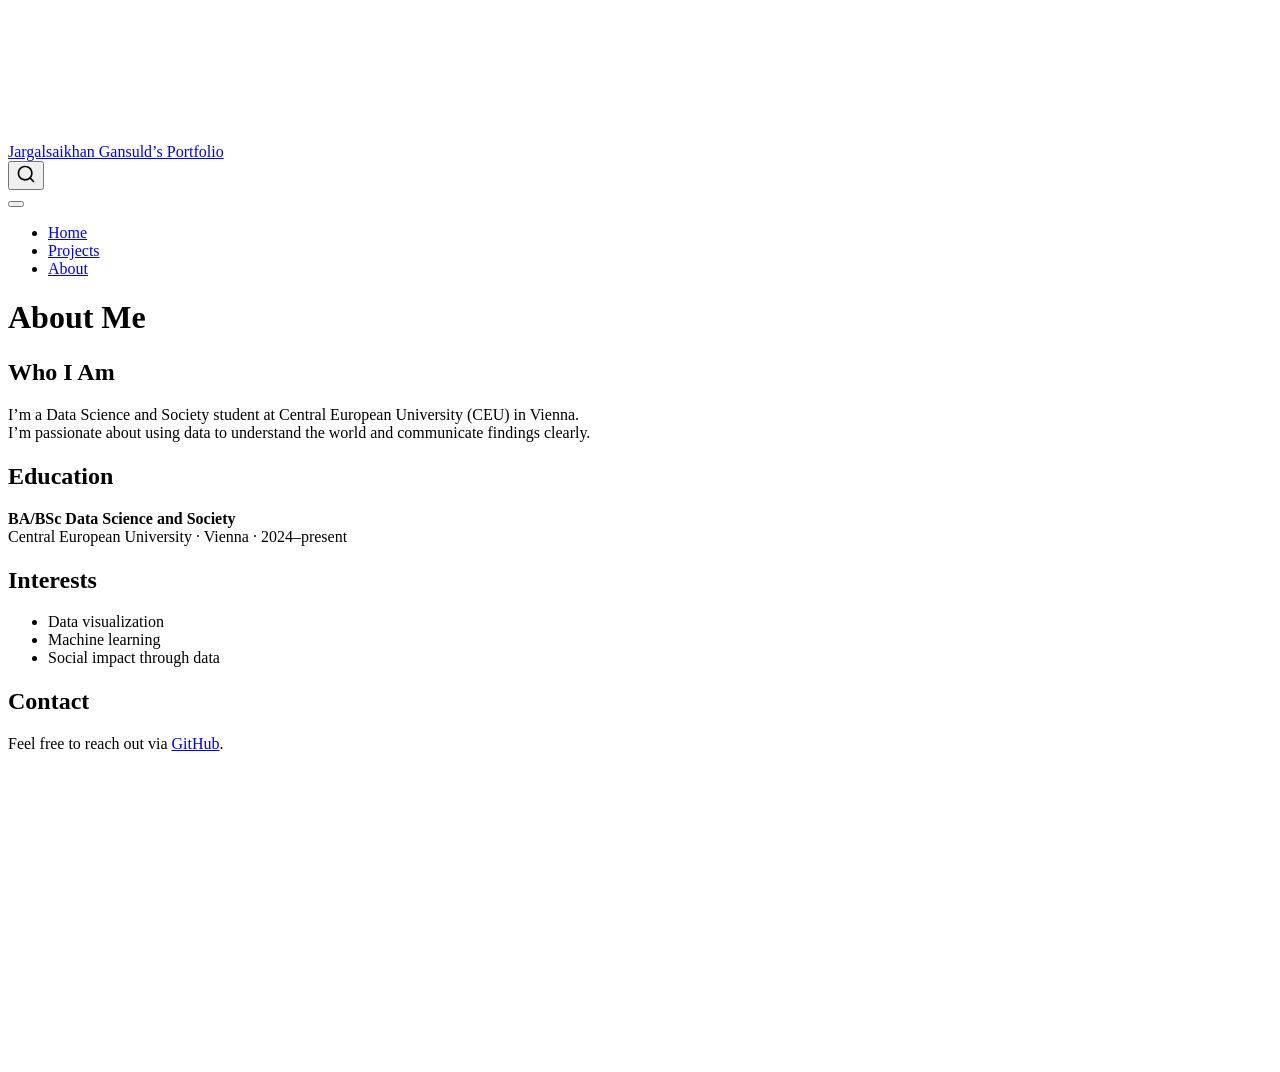
==== docs/about.html @ 26d61c10 "add quarto site with docs" ====
<!DOCTYPE html>
<html xmlns="http://www.w3.org/1999/xhtml" lang="en" xml:lang="en"><head>

<meta charset="utf-8">
<meta name="generator" content="quarto-1.9.36">

<meta name="viewport" content="width=device-width, initial-scale=1.0, user-scalable=yes">


<title>About Me – Jargalsaikhan Gansuld’s Portfolio</title>
<style>
/* Default styles provided by pandoc.
** See https://pandoc.org/MANUAL.html#variables-for-html for config info.
*/
code{white-space: pre-wrap;}
span.smallcaps{font-variant: small-caps;}
div.columns{display: flex; gap: min(4vw, 1.5em);}
div.column{flex: auto; overflow-x: auto;}
div.hanging-indent{margin-left: 1.5em; text-indent: -1.5em;}
ul.task-list{list-style: none;}
ul.task-list li input[type="checkbox"] {
  width: 0.8em;
  margin: 0 0.8em 0.2em -1em; /* quarto-specific, see https://github.com/quarto-dev/quarto-cli/issues/4556 */ 
  vertical-align: middle;
}
</style>


<script src="site_libs/quarto-nav/quarto-nav.js"></script>
<script src="site_libs/quarto-nav/headroom.min.js"></script>
<script src="site_libs/clipboard/clipboard.min.js"></script>
<script src="site_libs/quarto-search/autocomplete.umd.js"></script>
<script src="site_libs/quarto-search/fuse.min.js"></script>
<script src="site_libs/quarto-search/quarto-search.js"></script>
<meta name="quarto:offset" content="./">
<script src="site_libs/quarto-html/quarto.js" type="module"></script>
<script src="site_libs/quarto-html/tabsets/tabsets.js" type="module"></script>
<script src="site_libs/quarto-html/popper.min.js"></script>
<script src="site_libs/quarto-html/tippy.umd.min.js"></script>
<script src="site_libs/quarto-html/anchor.min.js"></script>
<link href="site_libs/quarto-html/tippy.css" rel="stylesheet">
<link href="site_libs/quarto-html/quarto-syntax-highlighting-845c23b38eaddc0f92fda52bfe77a8c8.css" rel="stylesheet" id="quarto-text-highlighting-styles">
<script src="site_libs/bootstrap/bootstrap.min.js"></script>
<link href="site_libs/bootstrap/bootstrap-icons.css" rel="stylesheet">
<link href="site_libs/bootstrap/bootstrap-158031087360bce0ff56dc785ce39e06.min.css" rel="stylesheet" append-hash="true" id="quarto-bootstrap" data-mode="light">
<script id="quarto-search-options" type="application/json">{
  "location": "navbar",
  "copy-button": false,
  "collapse-after": 3,
  "panel-placement": "end",
  "type": "overlay",
  "limit": 50,
  "keyboard-shortcut": [
    "f",
    "/",
    "s"
  ],
  "show-item-context": false,
  "language": {
    "search-no-results-text": "No results",
    "search-matching-documents-text": "matching documents",
    "search-copy-link-title": "Copy link to search",
    "search-hide-matches-text": "Hide additional matches",
    "search-more-match-text": "more match in this document",
    "search-more-matches-text": "more matches in this document",
    "search-clear-button-title": "Clear",
    "search-text-placeholder": "",
    "search-detached-cancel-button-title": "Cancel",
    "search-submit-button-title": "Submit",
    "search-label": "Search"
  }
}</script>


<link rel="stylesheet" href="styles.css">
</head>

<body class="nav-fixed fullcontent quarto-light">

<div id="quarto-search-results"></div>
  <header id="quarto-header" class="headroom fixed-top">
    <nav class="navbar navbar-expand-lg " data-bs-theme="dark">
      <div class="navbar-container container-fluid">
      <div class="navbar-brand-container mx-auto">
    <a class="navbar-brand" href="./index.html">
    <span class="navbar-title">Jargalsaikhan Gansuld’s Portfolio</span>
    </a>
  </div>
            <div id="quarto-search" class="" title="Search"></div>
          <button class="navbar-toggler" type="button" data-bs-toggle="collapse" data-bs-target="#navbarCollapse" aria-controls="navbarCollapse" role="menu" aria-expanded="false" aria-label="Toggle navigation" onclick="if (window.quartoToggleHeadroom) { window.quartoToggleHeadroom(); }">
  <span class="navbar-toggler-icon"></span>
</button>
          <div class="collapse navbar-collapse" id="navbarCollapse">
            <ul class="navbar-nav navbar-nav-scroll me-auto">
  <li class="nav-item">
    <a class="nav-link" href="./index.html"> 
<span class="menu-text">Home</span></a>
  </li>  
  <li class="nav-item">
    <a class="nav-link" href="./projects.html"> 
<span class="menu-text">Projects</span></a>
  </li>  
  <li class="nav-item">
    <a class="nav-link active" href="./about.html" aria-current="page"> 
<span class="menu-text">About</span></a>
  </li>  
</ul>
          </div> <!-- /navcollapse -->
            <div class="quarto-navbar-tools">
</div>
      </div> <!-- /container-fluid -->
    </nav>
</header>
<!-- content -->
<div id="quarto-content" class="quarto-container page-columns page-rows-contents page-layout-article page-navbar">
<!-- sidebar -->
<!-- margin-sidebar -->
    
<!-- main -->
<main class="content" id="quarto-document-content">

<header id="title-block-header" class="quarto-title-block default">
<div class="quarto-title">
<h1 class="title">About Me</h1>
</div>



<div class="quarto-title-meta">

    
  
    
  </div>
  


</header>


<section id="who-i-am" class="level2">
<h2 class="anchored" data-anchor-id="who-i-am">Who I Am</h2>
<p>I’m a Data Science and Society student at Central European University (CEU) in Vienna.<br>
I’m passionate about using data to understand the world and communicate findings clearly.</p>
</section>
<section id="education" class="level2">
<h2 class="anchored" data-anchor-id="education">Education</h2>
<p><strong>BA/BSc Data Science and Society</strong><br>
Central European University · Vienna · 2024–present</p>
</section>
<section id="interests" class="level2">
<h2 class="anchored" data-anchor-id="interests">Interests</h2>
<ul>
<li>Data visualization</li>
<li>Machine learning</li>
<li>Social impact through data</li>
</ul>
</section>
<section id="contact" class="level2">
<h2 class="anchored" data-anchor-id="contact">Contact</h2>
<p>Feel free to reach out via <a href="https://github.com/jargalsaikhan0528">GitHub</a>.</p>


</section>

</main> <!-- /main -->
<script id="quarto-html-after-body" type="application/javascript">
  window.document.addEventListener("DOMContentLoaded", function (event) {
    const icon = "";
    const anchorJS = new window.AnchorJS();
    anchorJS.options = {
      placement: 'right',
      icon: icon
    };
    anchorJS.add('.anchored');
    const isCodeAnnotation = (el) => {
      for (const clz of el.classList) {
        if (clz.startsWith('code-annotation-')) {                     
          return true;
        }
      }
      return false;
    }
    const onCopySuccess = function(e) {
      // button target
      const button = e.trigger;
      // don't keep focus
      button.blur();
      // flash "checked"
      button.classList.add('code-copy-button-checked');
      var currentTitle = button.getAttribute("title");
      button.setAttribute("title", "Copied!");
      let tooltip;
      if (window.bootstrap) {
        button.setAttribute("data-bs-toggle", "tooltip");
        button.setAttribute("data-bs-placement", "left");
        button.setAttribute("data-bs-title", "Copied!");
        tooltip = new bootstrap.Tooltip(button, 
          { trigger: "manual", 
            customClass: "code-copy-button-tooltip",
            offset: [0, -8]});
        tooltip.show();    
      }
      setTimeout(function() {
        if (tooltip) {
          tooltip.hide();
          button.removeAttribute("data-bs-title");
          button.removeAttribute("data-bs-toggle");
          button.removeAttribute("data-bs-placement");
        }
        button.setAttribute("title", currentTitle);
        button.classList.remove('code-copy-button-checked');
      }, 1000);
      // clear code selection
      e.clearSelection();
    }
    const getTextToCopy = function(trigger) {
      const outerScaffold = trigger.parentElement.cloneNode(true);
      const codeEl = outerScaffold.querySelector('code');
      for (const childEl of codeEl.children) {
        if (isCodeAnnotation(childEl)) {
          childEl.remove();
        }
      }
      return codeEl.innerText;
    }
    const clipboard = new window.ClipboardJS('.code-copy-button:not([data-in-quarto-modal])', {
      text: getTextToCopy
    });
    clipboard.on('success', onCopySuccess);
    if (window.document.getElementById('quarto-embedded-source-code-modal')) {
      const clipboardModal = new window.ClipboardJS('.code-copy-button[data-in-quarto-modal]', {
        text: getTextToCopy,
        container: window.document.getElementById('quarto-embedded-source-code-modal')
      });
      clipboardModal.on('success', onCopySuccess);
    }
      var localhostRegex = new RegExp(/^(?:http|https):\/\/localhost\:?[0-9]*\//);
      var mailtoRegex = new RegExp(/^mailto:/);
        var filterRegex = new RegExp('/' + window.location.host + '/');
      var isInternal = (href) => {
          return filterRegex.test(href) || localhostRegex.test(href) || mailtoRegex.test(href);
      }
      // Inspect non-navigation links and adorn them if external
     var links = window.document.querySelectorAll('a[href]:not(.nav-link):not(.navbar-brand):not(.toc-action):not(.sidebar-link):not(.sidebar-item-toggle):not(.pagination-link):not(.no-external):not([aria-hidden]):not(.dropdown-item):not(.quarto-navigation-tool):not(.about-link)');
      for (var i=0; i<links.length; i++) {
        const link = links[i];
        if (!isInternal(link.href)) {
          // undo the damage that might have been done by quarto-nav.js in the case of
          // links that we want to consider external
          if (link.dataset.originalHref !== undefined) {
            link.href = link.dataset.originalHref;
          }
        }
      }
    function tippyHover(el, contentFn, onTriggerFn, onUntriggerFn) {
      const config = {
        allowHTML: true,
        maxWidth: 500,
        delay: 100,
        arrow: false,
        appendTo: function(el) {
            return el.parentElement;
        },
        interactive: true,
        interactiveBorder: 10,
        theme: 'quarto',
        placement: 'bottom-start',
      };
      if (contentFn) {
        config.content = contentFn;
      }
      if (onTriggerFn) {
        config.onTrigger = onTriggerFn;
      }
      if (onUntriggerFn) {
        config.onUntrigger = onUntriggerFn;
      }
      window.tippy(el, config); 
    }
    const noterefs = window.document.querySelectorAll('a[role="doc-noteref"]');
    for (var i=0; i<noterefs.length; i++) {
      const ref = noterefs[i];
      tippyHover(ref, function() {
        // use id or data attribute instead here
        let href = ref.getAttribute('data-footnote-href') || ref.getAttribute('href');
        try { href = new URL(href).hash; } catch {}
        const id = href.replace(/^#\/?/, "");
        const note = window.document.getElementById(id);
        if (note) {
          return note.innerHTML;
        } else {
          return "";
        }
      });
    }
    const xrefs = window.document.querySelectorAll('a.quarto-xref');
    const processXRef = (id, note) => {
      // Strip column container classes
      const stripColumnClz = (el) => {
        el.classList.remove("page-full", "page-columns");
        if (el.children) {
          for (const child of el.children) {
            stripColumnClz(child);
          }
        }
      }
      stripColumnClz(note)
      if (id === null || id.startsWith('sec-')) {
        // Special case sections, only their first couple elements
        const container = document.createElement("div");
        if (note.children && note.children.length > 2) {
          container.appendChild(note.children[0].cloneNode(true));
          for (let i = 1; i < note.children.length; i++) {
            const child = note.children[i];
            if (child.tagName === "P" && child.innerText === "") {
              continue;
            } else {
              container.appendChild(child.cloneNode(true));
              break;
            }
          }
          if (window.Quarto?.typesetMath) {
            window.Quarto.typesetMath(container);
          }
          return container.innerHTML
        } else {
          if (window.Quarto?.typesetMath) {
            window.Quarto.typesetMath(note);
          }
          return note.innerHTML;
        }
      } else {
        // Remove any anchor links if they are present
        const anchorLink = note.querySelector('a.anchorjs-link');
        if (anchorLink) {
          anchorLink.remove();
        }
        if (window.Quarto?.typesetMath) {
          window.Quarto.typesetMath(note);
        }
        if (note.classList.contains("callout")) {
          return note.outerHTML;
        } else {
          return note.innerHTML;
        }
      }
    }
    for (var i=0; i<xrefs.length; i++) {
      const xref = xrefs[i];
      tippyHover(xref, undefined, function(instance) {
        instance.disable();
        let url = xref.getAttribute('href');
        let hash = undefined; 
        if (url.startsWith('#')) {
          hash = url;
        } else {
          try { hash = new URL(url).hash; } catch {}
        }
        if (hash) {
          const id = hash.replace(/^#\/?/, "");
          const note = window.document.getElementById(id);
          if (note !== null) {
            try {
              const html = processXRef(id, note.cloneNode(true));
              instance.setContent(html);
            } finally {
              instance.enable();
              instance.show();
            }
          } else {
            // See if we can fetch this
            fetch(url.split('#')[0])
            .then(res => res.text())
            .then(html => {
              const parser = new DOMParser();
              const htmlDoc = parser.parseFromString(html, "text/html");
              const note = htmlDoc.getElementById(id);
              if (note !== null) {
                const html = processXRef(id, note);
                instance.setContent(html);
              } 
            }).finally(() => {
              instance.enable();
              instance.show();
            });
          }
        } else {
          // See if we can fetch a full url (with no hash to target)
          // This is a special case and we should probably do some content thinning / targeting
          fetch(url)
          .then(res => res.text())
          .then(html => {
            const parser = new DOMParser();
            const htmlDoc = parser.parseFromString(html, "text/html");
            const note = htmlDoc.querySelector('main.content');
            if (note !== null) {
              // This should only happen for chapter cross references
              // (since there is no id in the URL)
              // remove the first header
              if (note.children.length > 0 && note.children[0].tagName === "HEADER") {
                note.children[0].remove();
              }
              const html = processXRef(null, note);
              instance.setContent(html);
            } 
          }).finally(() => {
            instance.enable();
            instance.show();
          });
        }
      }, function(instance) {
      });
    }
        let selectedAnnoteEl;
        const selectorForAnnotation = ( cell, annotation) => {
          let cellAttr = 'data-code-cell="' + cell + '"';
          let lineAttr = 'data-code-annotation="' +  annotation + '"';
          const selector = 'span[' + cellAttr + '][' + lineAttr + ']';
          return selector;
        }
        const selectCodeLines = (annoteEl) => {
          const doc = window.document;
          const targetCell = annoteEl.getAttribute("data-target-cell");
          const targetAnnotation = annoteEl.getAttribute("data-target-annotation");
          const annoteSpan = window.document.querySelector(selectorForAnnotation(targetCell, targetAnnotation));
          const lines = annoteSpan.getAttribute("data-code-lines").split(",");
          const lineIds = lines.map((line) => {
            return targetCell + "-" + line;
          })
          let top = null;
          let height = null;
          let parent = null;
          if (lineIds.length > 0) {
              //compute the position of the single el (top and bottom and make a div)
              const el = window.document.getElementById(lineIds[0]);
              top = el.offsetTop;
              height = el.offsetHeight;
              parent = el.parentElement.parentElement;
            if (lineIds.length > 1) {
              const lastEl = window.document.getElementById(lineIds[lineIds.length - 1]);
              const bottom = lastEl.offsetTop + lastEl.offsetHeight;
              height = bottom - top;
            }
            if (top !== null && height !== null && parent !== null) {
              // cook up a div (if necessary) and position it 
              let div = window.document.getElementById("code-annotation-line-highlight");
              if (div === null) {
                div = window.document.createElement("div");
                div.setAttribute("id", "code-annotation-line-highlight");
                div.style.position = 'absolute';
                parent.appendChild(div);
              }
              div.style.top = top - 2 + "px";
              div.style.height = height + 4 + "px";
              div.style.left = 0;
              let gutterDiv = window.document.getElementById("code-annotation-line-highlight-gutter");
              if (gutterDiv === null) {
                gutterDiv = window.document.createElement("div");
                gutterDiv.setAttribute("id", "code-annotation-line-highlight-gutter");
                gutterDiv.style.position = 'absolute';
                const codeCell = window.document.getElementById(targetCell);
                const gutter = codeCell.querySelector('.code-annotation-gutter');
                gutter.appendChild(gutterDiv);
              }
              gutterDiv.style.top = top - 2 + "px";
              gutterDiv.style.height = height + 4 + "px";
            }
            selectedAnnoteEl = annoteEl;
          }
        };
        const unselectCodeLines = () => {
          const elementsIds = ["code-annotation-line-highlight", "code-annotation-line-highlight-gutter"];
          elementsIds.forEach((elId) => {
            const div = window.document.getElementById(elId);
            if (div) {
              div.remove();
            }
          });
          selectedAnnoteEl = undefined;
        };
          // Handle positioning of the toggle
      window.addEventListener(
        "resize",
        throttle(() => {
          elRect = undefined;
          if (selectedAnnoteEl) {
            selectCodeLines(selectedAnnoteEl);
          }
        }, 10)
      );
      function throttle(fn, ms) {
      let throttle = false;
      let timer;
        return (...args) => {
          if(!throttle) { // first call gets through
              fn.apply(this, args);
              throttle = true;
          } else { // all the others get throttled
              if(timer) clearTimeout(timer); // cancel #2
              timer = setTimeout(() => {
                fn.apply(this, args);
                timer = throttle = false;
              }, ms);
          }
        };
      }
        // Attach click handler to the DT
        const annoteDls = window.document.querySelectorAll('dt[data-target-cell]');
        for (const annoteDlNode of annoteDls) {
          annoteDlNode.addEventListener('click', (event) => {
            const clickedEl = event.target;
            if (clickedEl !== selectedAnnoteEl) {
              unselectCodeLines();
              const activeEl = window.document.querySelector('dt[data-target-cell].code-annotation-active');
              if (activeEl) {
                activeEl.classList.remove('code-annotation-active');
              }
              selectCodeLines(clickedEl);
              clickedEl.classList.add('code-annotation-active');
            } else {
              // Unselect the line
              unselectCodeLines();
              clickedEl.classList.remove('code-annotation-active');
            }
          });
        }
    const findCites = (el) => {
      const parentEl = el.parentElement;
      if (parentEl) {
        const cites = parentEl.dataset.cites;
        if (cites) {
          return {
            el,
            cites: cites.split(' ')
          };
        } else {
          return findCites(el.parentElement)
        }
      } else {
        return undefined;
      }
    };
    var bibliorefs = window.document.querySelectorAll('a[role="doc-biblioref"]');
    for (var i=0; i<bibliorefs.length; i++) {
      const ref = bibliorefs[i];
      const citeInfo = findCites(ref);
      if (citeInfo) {
        tippyHover(citeInfo.el, function() {
          var popup = window.document.createElement('div');
          citeInfo.cites.forEach(function(cite) {
            var citeDiv = window.document.createElement('div');
            citeDiv.classList.add('hanging-indent');
            citeDiv.classList.add('csl-entry');
            var biblioDiv = window.document.getElementById('ref-' + cite);
            if (biblioDiv) {
              citeDiv.innerHTML = biblioDiv.innerHTML;
            }
            popup.appendChild(citeDiv);
          });
          return popup.innerHTML;
        });
      }
    }
  });
  </script>
</div> <!-- /content -->




</body></html>
---- docs/site_libs/quarto-html/tippy.css ----
.tippy-box[data-animation=fade][data-state=hidden]{opacity:0}[data-tippy-root]{max-width:calc(100vw - 10px)}.tippy-box{position:relative;background-color:#333;color:#fff;border-radius:4px;font-size:14px;line-height:1.4;white-space:normal;outline:0;transition-property:transform,visibility,opacity}.tippy-box[data-placement^=top]>.tippy-arrow{bottom:0}.tippy-box[data-placement^=top]>.tippy-arrow:before{bottom:-7px;left:0;border-width:8px 8px 0;border-top-color:initial;transform-origin:center top}.tippy-box[data-placement^=bottom]>.tippy-arrow{top:0}.tippy-box[data-placement^=bottom]>.tippy-arrow:before{top:-7px;left:0;border-width:0 8px 8px;border-bottom-color:initial;transform-origin:center bottom}.tippy-box[data-placement^=left]>.tippy-arrow{right:0}.tippy-box[data-placement^=left]>.tippy-arrow:before{border-width:8px 0 8px 8px;border-left-color:initial;right:-7px;transform-origin:center left}.tippy-box[data-placement^=right]>.tippy-arrow{left:0}.tippy-box[data-placement^=right]>.tippy-arrow:before{left:-7px;border-width:8px 8px 8px 0;border-right-color:initial;transform-origin:center right}.tippy-box[data-inertia][data-state=visible]{transition-timing-function:cubic-bezier(.54,1.5,.38,1.11)}.tippy-arrow{width:16px;height:16px;color:#333}.tippy-arrow:before{content:"";position:absolute;border-color:transparent;border-style:solid}.tippy-content{position:relative;padding:5px 9px;z-index:1}
---- docs/site_libs/quarto-html/quarto-syntax-highlighting-845c23b38eaddc0f92fda52bfe77a8c8.css ----
/* quarto syntax highlight colors */
:root {
  --quarto-hl-ot-color: #003B4F;
  --quarto-hl-at-color: #657422;
  --quarto-hl-ss-color: #20794D;
  --quarto-hl-an-color: #5E5E5E;
  --quarto-hl-fu-color: #4758AB;
  --quarto-hl-st-color: #20794D;
  --quarto-hl-cf-color: #003B4F;
  --quarto-hl-op-color: #5E5E5E;
  --quarto-hl-er-color: #AD0000;
  --quarto-hl-bn-color: #AD0000;
  --quarto-hl-al-color: #AD0000;
  --quarto-hl-va-color: #111111;
  --quarto-hl-bu-color: inherit;
  --quarto-hl-ex-color: inherit;
  --quarto-hl-pp-color: #AD0000;
  --quarto-hl-in-color: #5E5E5E;
  --quarto-hl-vs-color: #20794D;
  --quarto-hl-wa-color: #5E5E5E;
  --quarto-hl-do-color: #5E5E5E;
  --quarto-hl-im-color: #00769E;
  --quarto-hl-ch-color: #20794D;
  --quarto-hl-dt-color: #AD0000;
  --quarto-hl-fl-color: #AD0000;
  --quarto-hl-co-color: #5E5E5E;
  --quarto-hl-cv-color: #5E5E5E;
  --quarto-hl-cn-color: #8f5902;
  --quarto-hl-sc-color: #5E5E5E;
  --quarto-hl-dv-color: #AD0000;
  --quarto-hl-kw-color: #003B4F;
}

/* other quarto variables */
:root {
  --quarto-font-monospace: SFMono-Regular, Menlo, Monaco, Consolas, "Liberation Mono", "Courier New", monospace;
}

/* syntax highlight based on Pandoc's rules */
pre > code.sourceCode > span {
  color: #003B4F;
}

code.sourceCode > span {
  color: #003B4F;
}

div.sourceCode,
div.sourceCode pre.sourceCode {
  color: #003B4F;
}

/* Normal */
code span {
  color: #003B4F;
}

/* Alert */
code span.al {
  color: #AD0000;
  font-style: inherit;
}

/* Annotation */
code span.an {
  color: #5E5E5E;
  font-style: inherit;
}

/* Attribute */
code span.at {
  color: #657422;
  font-style: inherit;
}

/* BaseN */
code span.bn {
  color: #AD0000;
  font-style: inherit;
}

/* BuiltIn */
code span.bu {
  font-style: inherit;
}

/* ControlFlow */
code span.cf {
  color: #003B4F;
  font-weight: bold;
  font-style: inherit;
}

/* Char */
code span.ch {
  color: #20794D;
  font-style: inherit;
}

/* Constant */
code span.cn {
  color: #8f5902;
  font-style: inherit;
}

/* Comment */
code span.co {
  color: #5E5E5E;
  font-style: inherit;
}

/* CommentVar */
code span.cv {
  color: #5E5E5E;
  font-style: italic;
}

/* Documentation */
code span.do {
  color: #5E5E5E;
  font-style: italic;
}

/* DataType */
code span.dt {
  color: #AD0000;
  font-style: inherit;
}

/* DecVal */
code span.dv {
  color: #AD0000;
  font-style: inherit;
}

/* Error */
code span.er {
  color: #AD0000;
  font-style: inherit;
}

/* Extension */
code span.ex {
  font-style: inherit;
}

/* Float */
code span.fl {
  color: #AD0000;
  font-style: inherit;
}

/* Function */
code span.fu {
  color: #4758AB;
  font-style: inherit;
}

/* Import */
code span.im {
  color: #00769E;
  font-style: inherit;
}

/* Information */
code span.in {
  color: #5E5E5E;
  font-style: inherit;
}

/* Keyword */
code span.kw {
  color: #003B4F;
  font-weight: bold;
  font-style: inherit;
}

/* Operator */
code span.op {
  color: #5E5E5E;
  font-style: inherit;
}

/* Other */
code span.ot {
  color: #003B4F;
  font-style: inherit;
}

/* Preprocessor */
code span.pp {
  color: #AD0000;
  font-style: inherit;
}

/* SpecialChar */
code span.sc {
  color: #5E5E5E;
  font-style: inherit;
}

/* SpecialString */
code span.ss {
  color: #20794D;
  font-style: inherit;
}

/* String */
code span.st {
  color: #20794D;
  font-style: inherit;
}

/* Variable */
code span.va {
  color: #111111;
  font-style: inherit;
}

/* VerbatimString */
code span.vs {
  color: #20794D;
  font-style: inherit;
}

/* Warning */
code span.wa {
  color: #5E5E5E;
  font-style: italic;
}

.prevent-inlining {
  content: "</";
}

/*# sourceMappingURL=ac89f0bb514bba72461919f78549e31c.css.map */
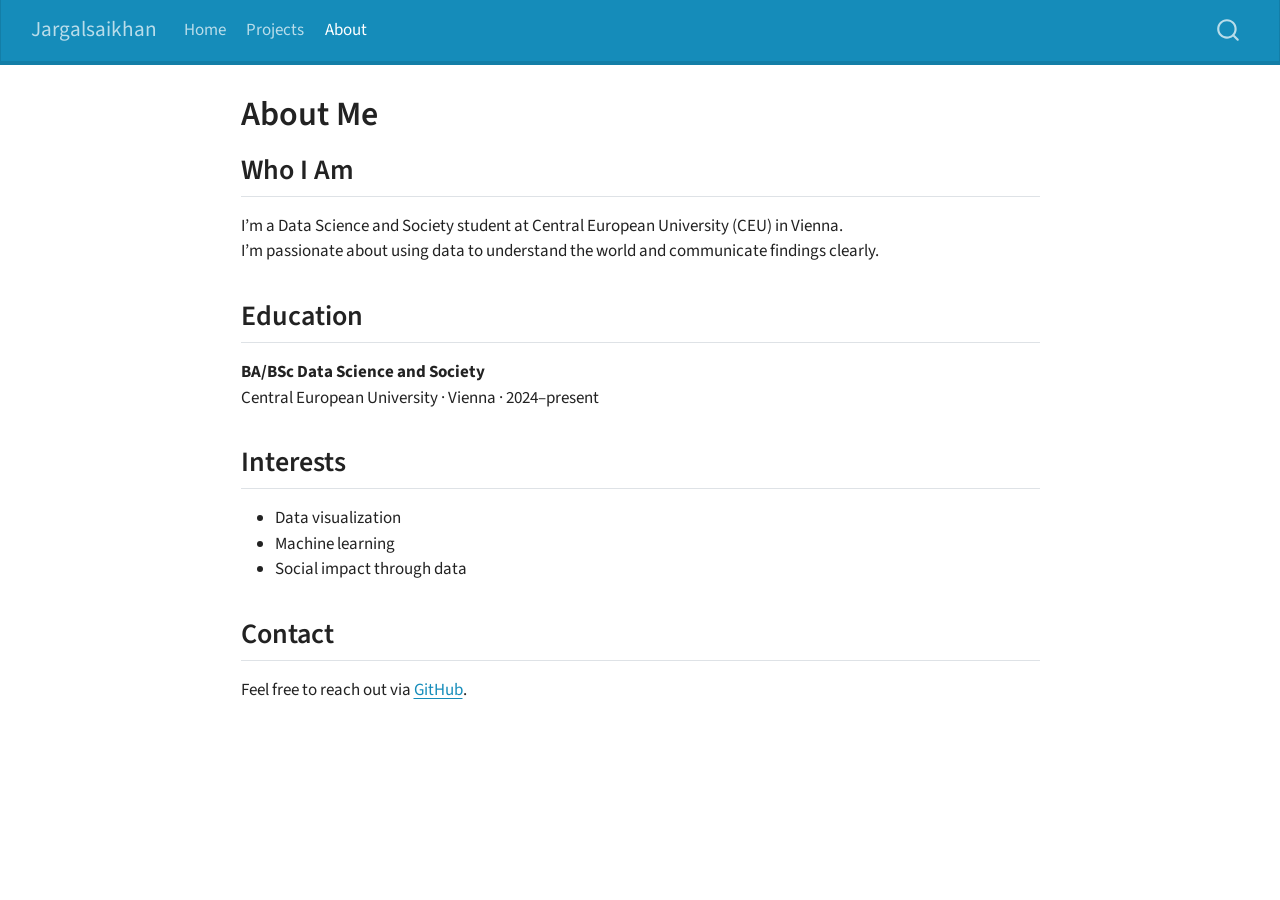
==== commit e7b1843d: "minimal beige design" ====
--- a/docs/about.html
+++ b/docs/about.html
@@ -7,7 +7,7 @@
 <meta name="viewport" content="width=device-width, initial-scale=1.0, user-scalable=yes">
 
 
-<title>About Me – Jargalsaikhan Gansuld’s Portfolio</title>
+<title>About Me – Jargalsaikhan</title>
 <style>
 /* Default styles provided by pandoc.
 ** See https://pandoc.org/MANUAL.html#variables-for-html for config info.
@@ -42,7 +42,7 @@
 <link href="site_libs/quarto-html/quarto-syntax-highlighting-845c23b38eaddc0f92fda52bfe77a8c8.css" rel="stylesheet" id="quarto-text-highlighting-styles">
 <script src="site_libs/bootstrap/bootstrap.min.js"></script>
 <link href="site_libs/bootstrap/bootstrap-icons.css" rel="stylesheet">
-<link href="site_libs/bootstrap/bootstrap-158031087360bce0ff56dc785ce39e06.min.css" rel="stylesheet" append-hash="true" id="quarto-bootstrap" data-mode="light">
+<link href="site_libs/bootstrap/bootstrap-0f9aa9b9e44320098794e46e8ae1c927.min.css" rel="stylesheet" append-hash="true" id="quarto-bootstrap" data-mode="light">
 <script id="quarto-search-options" type="application/json">{
   "location": "navbar",
   "copy-button": false,
@@ -83,7 +83,7 @@
       <div class="navbar-container container-fluid">
       <div class="navbar-brand-container mx-auto">
     <a class="navbar-brand" href="./index.html">
-    <span class="navbar-title">Jargalsaikhan Gansuld’s Portfolio</span>
+    <span class="navbar-title">Jargalsaikhan</span>
     </a>
   </div>
             <div id="quarto-search" class="" title="Search"></div>
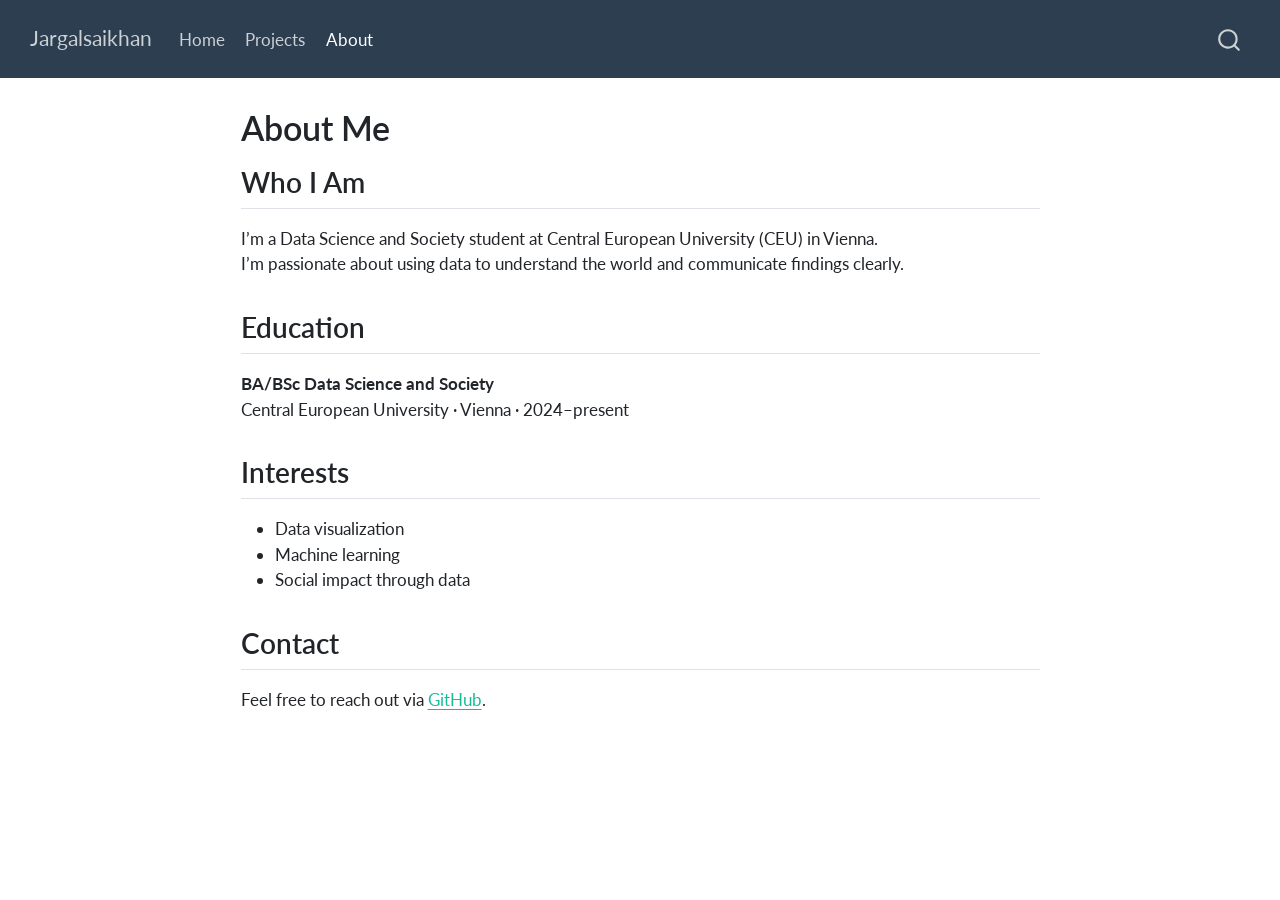
==== commit e3554c76: "switch to flatly theme to fix navbar color" ====
--- a/docs/about.html
+++ b/docs/about.html
@@ -42,7 +42,7 @@
 <link href="site_libs/quarto-html/quarto-syntax-highlighting-845c23b38eaddc0f92fda52bfe77a8c8.css" rel="stylesheet" id="quarto-text-highlighting-styles">
 <script src="site_libs/bootstrap/bootstrap.min.js"></script>
 <link href="site_libs/bootstrap/bootstrap-icons.css" rel="stylesheet">
-<link href="site_libs/bootstrap/bootstrap-0f9aa9b9e44320098794e46e8ae1c927.min.css" rel="stylesheet" append-hash="true" id="quarto-bootstrap" data-mode="light">
+<link href="site_libs/bootstrap/bootstrap-6033a600180109c3731f6a886c29932c.min.css" rel="stylesheet" append-hash="true" id="quarto-bootstrap" data-mode="light">
 <script id="quarto-search-options" type="application/json">{
   "location": "navbar",
   "copy-button": false,
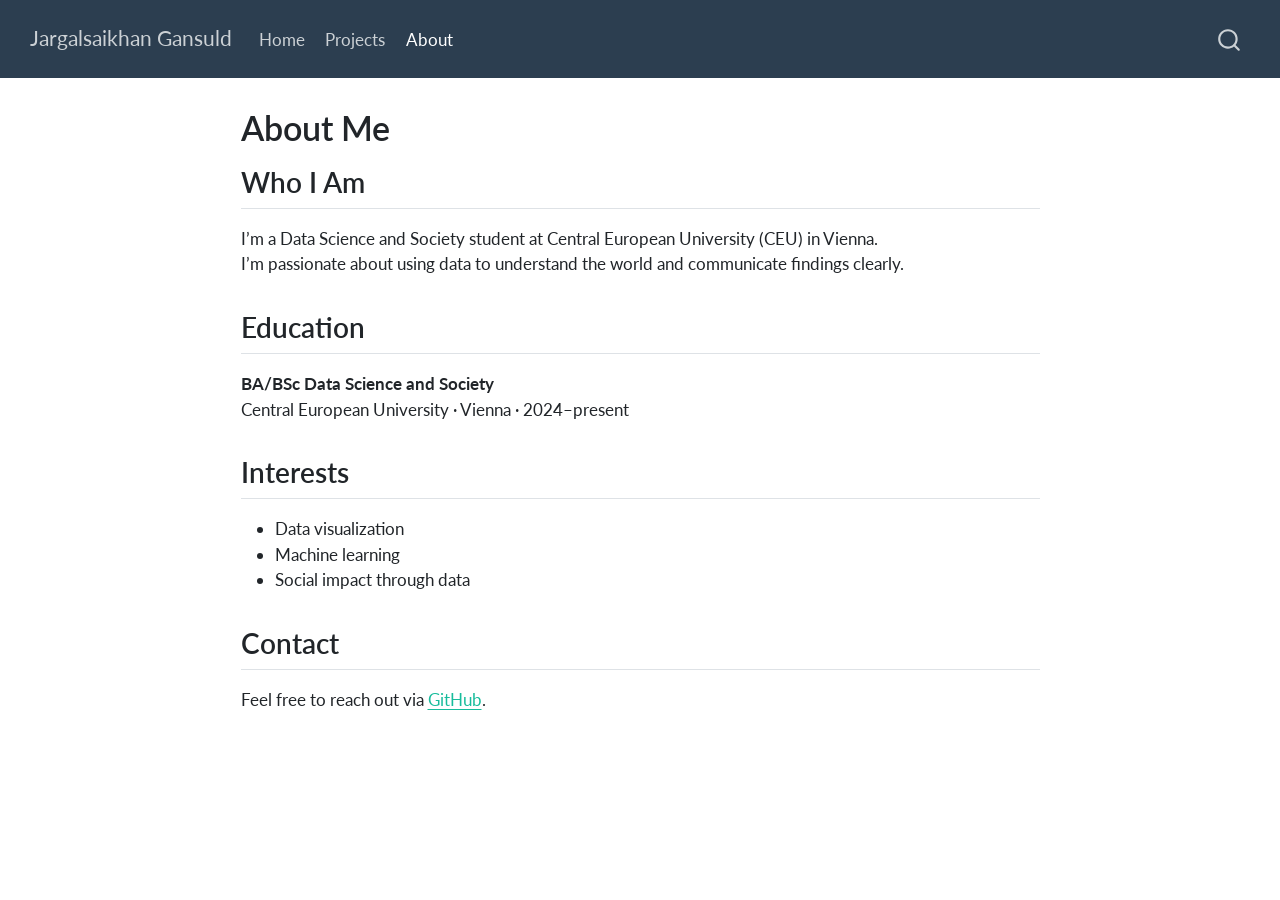
==== commit 789872a0: "update name in navbar" ====
--- a/docs/about.html
+++ b/docs/about.html
@@ -7,7 +7,7 @@
 <meta name="viewport" content="width=device-width, initial-scale=1.0, user-scalable=yes">
 
 
-<title>About Me – Jargalsaikhan</title>
+<title>About Me – Jargalsaikhan Gansuld</title>
 <style>
 /* Default styles provided by pandoc.
 ** See https://pandoc.org/MANUAL.html#variables-for-html for config info.
@@ -83,7 +83,7 @@
       <div class="navbar-container container-fluid">
       <div class="navbar-brand-container mx-auto">
     <a class="navbar-brand" href="./index.html">
-    <span class="navbar-title">Jargalsaikhan</span>
+    <span class="navbar-title">Jargalsaikhan Gansuld</span>
     </a>
   </div>
             <div id="quarto-search" class="" title="Search"></div>
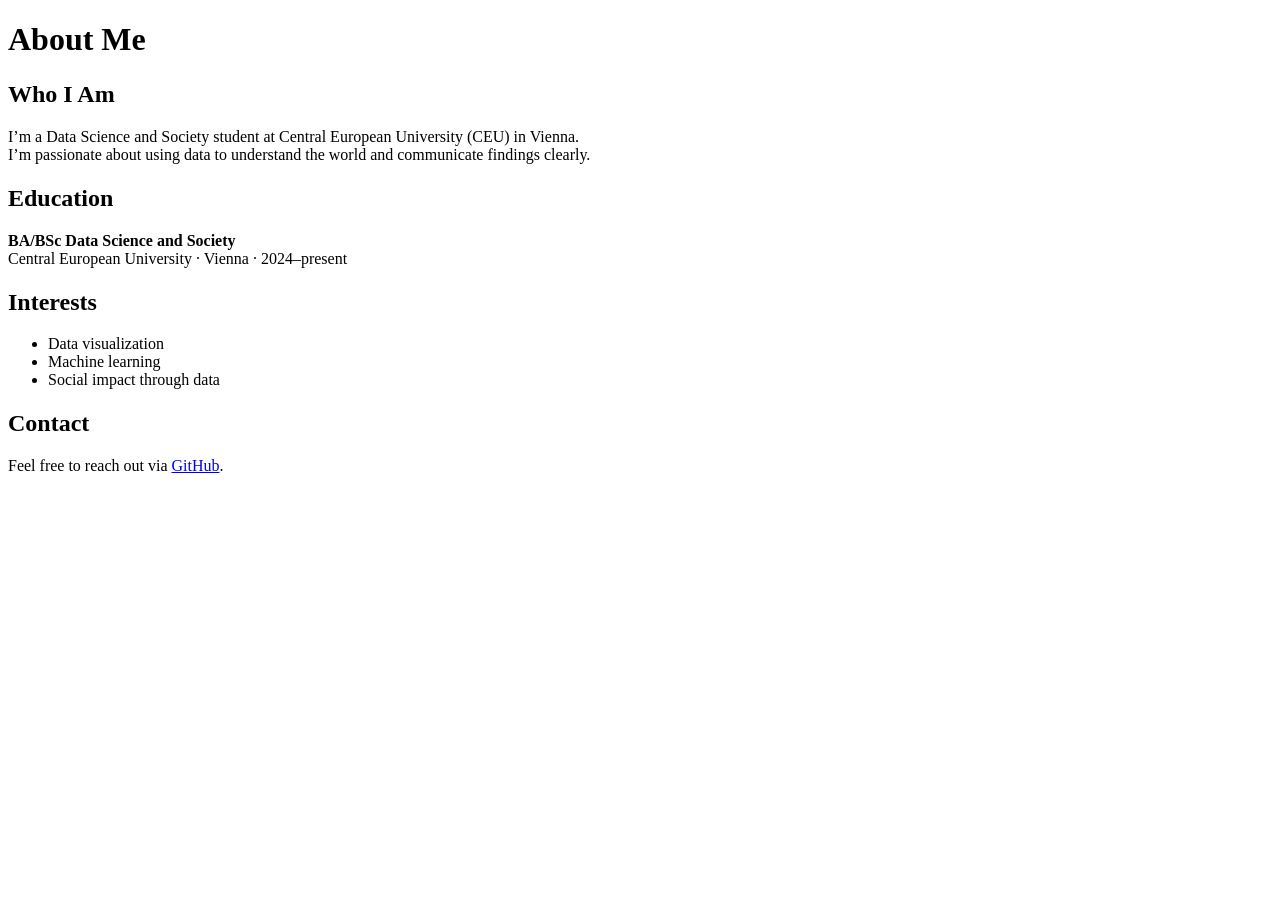
==== commit bda5e97b: "switch to no theme for full CSS control" ====
--- a/docs/about.html
+++ b/docs/about.html
@@ -23,149 +23,55 @@
   margin: 0 0.8em 0.2em -1em; /* quarto-specific, see https://github.com/quarto-dev/quarto-cli/issues/4556 */ 
   vertical-align: middle;
 }
+.display.math{display: block; text-align: center; margin: 0.5rem auto;}
 </style>
 
 
-<script src="site_libs/quarto-nav/quarto-nav.js"></script>
-<script src="site_libs/quarto-nav/headroom.min.js"></script>
 <script src="site_libs/clipboard/clipboard.min.js"></script>
-<script src="site_libs/quarto-search/autocomplete.umd.js"></script>
-<script src="site_libs/quarto-search/fuse.min.js"></script>
-<script src="site_libs/quarto-search/quarto-search.js"></script>
-<meta name="quarto:offset" content="./">
-<script src="site_libs/quarto-html/quarto.js" type="module"></script>
-<script src="site_libs/quarto-html/tabsets/tabsets.js" type="module"></script>
+<script src="site_libs/quarto-html/tabby.min.js"></script>
 <script src="site_libs/quarto-html/popper.min.js"></script>
 <script src="site_libs/quarto-html/tippy.umd.min.js"></script>
 <script src="site_libs/quarto-html/anchor.min.js"></script>
 <link href="site_libs/quarto-html/tippy.css" rel="stylesheet">
+<link href="site_libs/quarto-html/light-border.css" rel="stylesheet">
+<link href="site_libs/quarto-html/quarto-html-640605f58ae58ee79329c070719e555b.min.css" rel="stylesheet" append-hash="true" data-mode="light">
 <link href="site_libs/quarto-html/quarto-syntax-highlighting-845c23b38eaddc0f92fda52bfe77a8c8.css" rel="stylesheet" id="quarto-text-highlighting-styles">
-<script src="site_libs/bootstrap/bootstrap.min.js"></script>
-<link href="site_libs/bootstrap/bootstrap-icons.css" rel="stylesheet">
-<link href="site_libs/bootstrap/bootstrap-6033a600180109c3731f6a886c29932c.min.css" rel="stylesheet" append-hash="true" id="quarto-bootstrap" data-mode="light">
-<script id="quarto-search-options" type="application/json">{
-  "location": "navbar",
-  "copy-button": false,
-  "collapse-after": 3,
-  "panel-placement": "end",
-  "type": "overlay",
-  "limit": 50,
-  "keyboard-shortcut": [
-    "f",
-    "/",
-    "s"
-  ],
-  "show-item-context": false,
-  "language": {
-    "search-no-results-text": "No results",
-    "search-matching-documents-text": "matching documents",
-    "search-copy-link-title": "Copy link to search",
-    "search-hide-matches-text": "Hide additional matches",
-    "search-more-match-text": "more match in this document",
-    "search-more-matches-text": "more matches in this document",
-    "search-clear-button-title": "Clear",
-    "search-text-placeholder": "",
-    "search-detached-cancel-button-title": "Cancel",
-    "search-submit-button-title": "Submit",
-    "search-label": "Search"
-  }
-}</script>
 
 
 <link rel="stylesheet" href="styles.css">
 </head>
 
-<body class="nav-fixed fullcontent quarto-light">
-
-<div id="quarto-search-results"></div>
-  <header id="quarto-header" class="headroom fixed-top">
-    <nav class="navbar navbar-expand-lg " data-bs-theme="dark">
-      <div class="navbar-container container-fluid">
-      <div class="navbar-brand-container mx-auto">
-    <a class="navbar-brand" href="./index.html">
-    <span class="navbar-title">Jargalsaikhan Gansuld</span>
-    </a>
-  </div>
-            <div id="quarto-search" class="" title="Search"></div>
-          <button class="navbar-toggler" type="button" data-bs-toggle="collapse" data-bs-target="#navbarCollapse" aria-controls="navbarCollapse" role="menu" aria-expanded="false" aria-label="Toggle navigation" onclick="if (window.quartoToggleHeadroom) { window.quartoToggleHeadroom(); }">
-  <span class="navbar-toggler-icon"></span>
-</button>
-          <div class="collapse navbar-collapse" id="navbarCollapse">
-            <ul class="navbar-nav navbar-nav-scroll me-auto">
-  <li class="nav-item">
-    <a class="nav-link" href="./index.html"> 
-<span class="menu-text">Home</span></a>
-  </li>  
-  <li class="nav-item">
-    <a class="nav-link" href="./projects.html"> 
-<span class="menu-text">Projects</span></a>
-  </li>  
-  <li class="nav-item">
-    <a class="nav-link active" href="./about.html" aria-current="page"> 
-<span class="menu-text">About</span></a>
-  </li>  
-</ul>
-          </div> <!-- /navcollapse -->
-            <div class="quarto-navbar-tools">
-</div>
-      </div> <!-- /container-fluid -->
-    </nav>
+<body>
+
+
+<header id="title-block-header">
+<h1 class="title">About Me</h1>
+
 </header>
-<!-- content -->
-<div id="quarto-content" class="quarto-container page-columns page-rows-contents page-layout-article page-navbar">
-<!-- sidebar -->
-<!-- margin-sidebar -->
-    
-<!-- main -->
-<main class="content" id="quarto-document-content">
-
-<header id="title-block-header" class="quarto-title-block default">
-<div class="quarto-title">
-<h1 class="title">About Me</h1>
-</div>
-
-
-
-<div class="quarto-title-meta">
-
-    
-  
-    
-  </div>
-  
-
-
-</header>
-
-
-<section id="who-i-am" class="level2">
-<h2 class="anchored" data-anchor-id="who-i-am">Who I Am</h2>
+
+
+<h2 id="who-i-am" class="anchored">Who I Am</h2>
 <p>I’m a Data Science and Society student at Central European University (CEU) in Vienna.<br>
 I’m passionate about using data to understand the world and communicate findings clearly.</p>
-</section>
-<section id="education" class="level2">
-<h2 class="anchored" data-anchor-id="education">Education</h2>
+<h2 id="education" class="anchored">Education</h2>
 <p><strong>BA/BSc Data Science and Society</strong><br>
 Central European University · Vienna · 2024–present</p>
-</section>
-<section id="interests" class="level2">
-<h2 class="anchored" data-anchor-id="interests">Interests</h2>
+<h2 id="interests" class="anchored">Interests</h2>
 <ul>
 <li>Data visualization</li>
 <li>Machine learning</li>
 <li>Social impact through data</li>
 </ul>
-</section>
-<section id="contact" class="level2">
-<h2 class="anchored" data-anchor-id="contact">Contact</h2>
+<h2 id="contact" class="anchored">Contact</h2>
 <p>Feel free to reach out via <a href="https://github.com/jargalsaikhan0528">GitHub</a>.</p>
 
 
-</section>
-
-</main> <!-- /main -->
 <script id="quarto-html-after-body" type="application/javascript">
   window.document.addEventListener("DOMContentLoaded", function (event) {
+    const tabsets =  window.document.querySelectorAll(".panel-tabset-tabby")
+    tabsets.forEach(function(tabset) {
+      const tabby = new Tabby('#' + tabset.id);
+    });
     const icon = "";
     const anchorJS = new window.AnchorJS();
     anchorJS.options = {
@@ -264,7 +170,7 @@
         },
         interactive: true,
         interactiveBorder: 10,
-        theme: 'quarto',
+        theme: 'light-border',
         placement: 'bottom-start',
       };
       if (contentFn) {
@@ -564,7 +470,6 @@
     }
   });
   </script>
-</div> <!-- /content -->
 
 
 
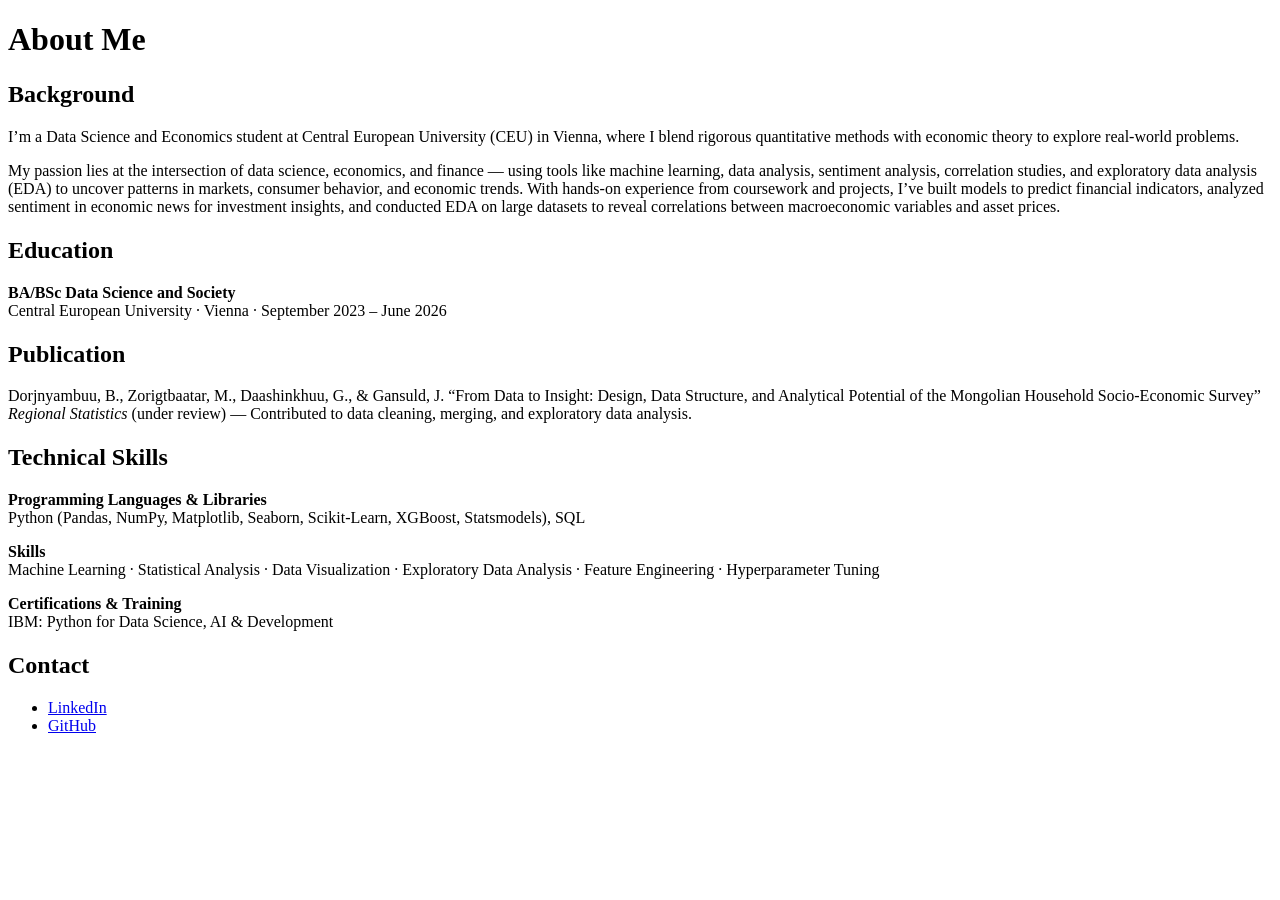
==== commit 9d112aa2: "update about page with real content" ====
--- a/docs/about.html
+++ b/docs/about.html
@@ -50,20 +50,26 @@
 </header>
 
 
-<h2 id="who-i-am" class="anchored">Who I Am</h2>
-<p>I’m a Data Science and Society student at Central European University (CEU) in Vienna.<br>
-I’m passionate about using data to understand the world and communicate findings clearly.</p>
+<h2 id="background" class="anchored">Background</h2>
+<p>I’m a Data Science and Economics student at Central European University (CEU) in Vienna, where I blend rigorous quantitative methods with economic theory to explore real-world problems.</p>
+<p>My passion lies at the intersection of data science, economics, and finance — using tools like machine learning, data analysis, sentiment analysis, correlation studies, and exploratory data analysis (EDA) to uncover patterns in markets, consumer behavior, and economic trends. With hands-on experience from coursework and projects, I’ve built models to predict financial indicators, analyzed sentiment in economic news for investment insights, and conducted EDA on large datasets to reveal correlations between macroeconomic variables and asset prices.</p>
 <h2 id="education" class="anchored">Education</h2>
 <p><strong>BA/BSc Data Science and Society</strong><br>
-Central European University · Vienna · 2024–present</p>
-<h2 id="interests" class="anchored">Interests</h2>
+Central European University · Vienna · September 2023 – June 2026</p>
+<h2 id="publication" class="anchored">Publication</h2>
+<p>Dorjnyambuu, B., Zorigtbaatar, M., Daashinkhuu, G., &amp; Gansuld, J. “From Data to Insight: Design, Data Structure, and Analytical Potential of the Mongolian Household Socio-Economic Survey” <em>Regional Statistics</em> (under review) — Contributed to data cleaning, merging, and exploratory data analysis.</p>
+<h2 id="technical-skills" class="anchored">Technical Skills</h2>
+<p><strong>Programming Languages &amp; Libraries</strong><br>
+Python (Pandas, NumPy, Matplotlib, Seaborn, Scikit-Learn, XGBoost, Statsmodels), SQL</p>
+<p><strong>Skills</strong><br>
+Machine Learning · Statistical Analysis · Data Visualization · Exploratory Data Analysis · Feature Engineering · Hyperparameter Tuning</p>
+<p><strong>Certifications &amp; Training</strong><br>
+IBM: Python for Data Science, AI &amp; Development</p>
+<h2 id="contact" class="anchored">Contact</h2>
 <ul>
-<li>Data visualization</li>
-<li>Machine learning</li>
-<li>Social impact through data</li>
+<li><a href="https://www.linkedin.com/in/jargalsaikhan-gansuld-888269302/">LinkedIn</a></li>
+<li><a href="https://github.com/Jargalsaikhan0528">GitHub</a></li>
 </ul>
-<h2 id="contact" class="anchored">Contact</h2>
-<p>Feel free to reach out via <a href="https://github.com/jargalsaikhan0528">GitHub</a>.</p>
 
 
 <script id="quarto-html-after-body" type="application/javascript">
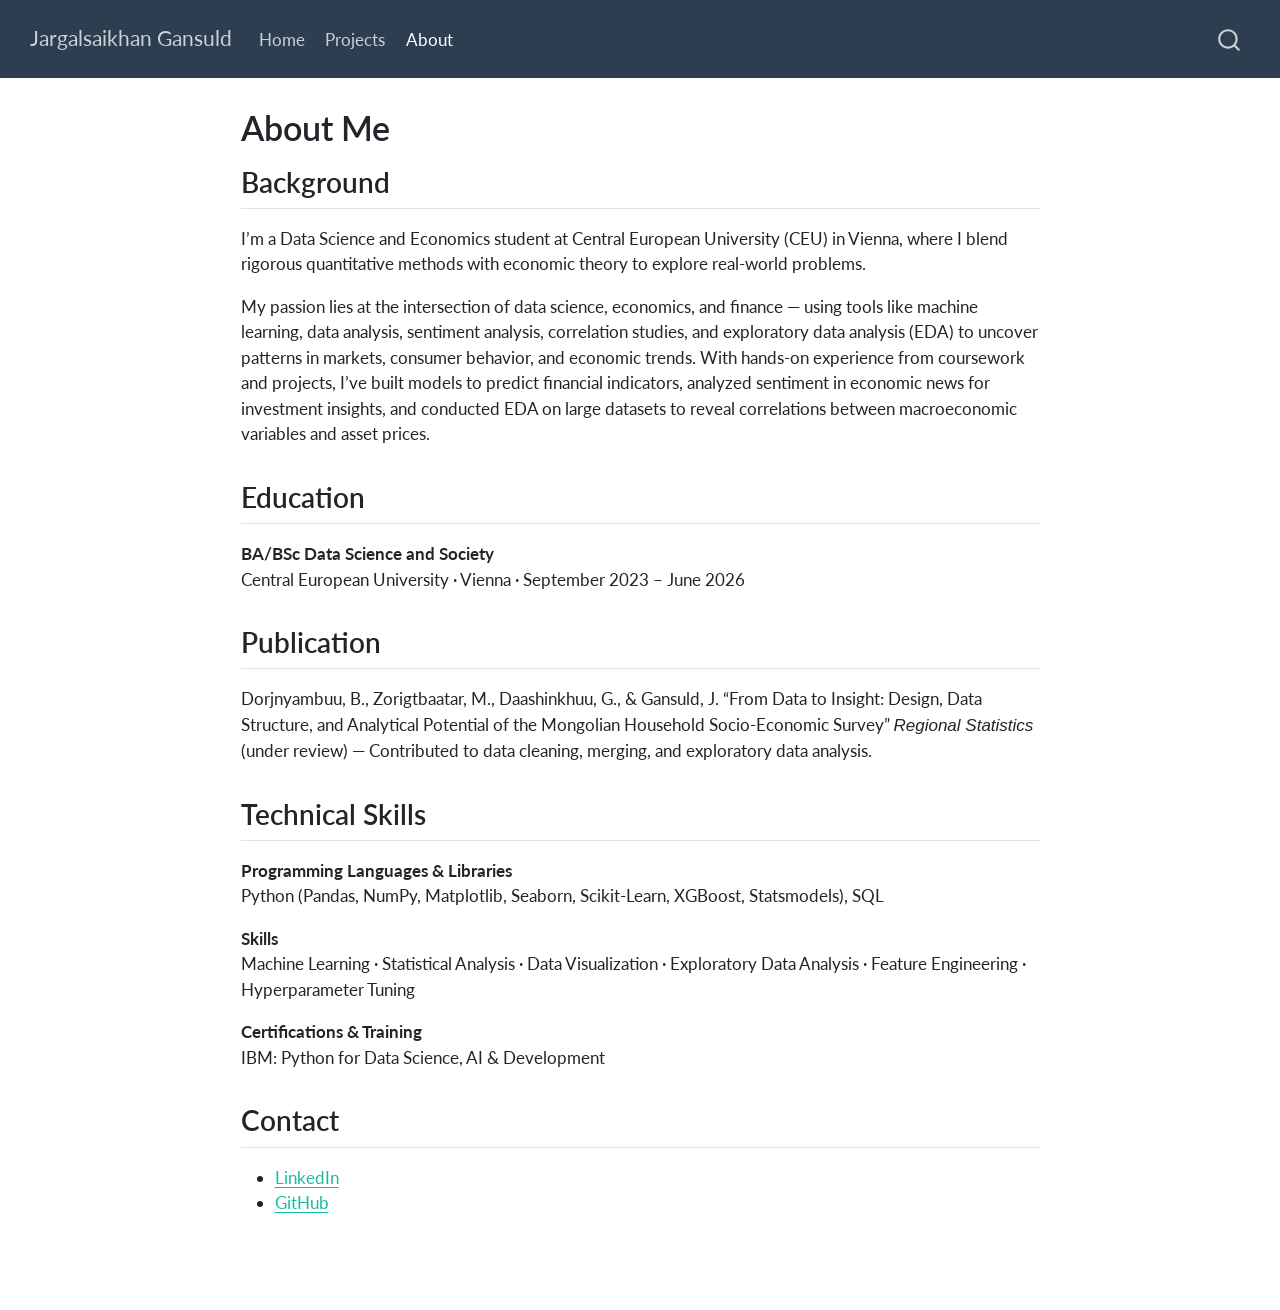
==== commit b3a0cc33: "full beige styles overhaul" ====
--- a/docs/about.html
+++ b/docs/about.html
@@ -23,61 +23,157 @@
   margin: 0 0.8em 0.2em -1em; /* quarto-specific, see https://github.com/quarto-dev/quarto-cli/issues/4556 */ 
   vertical-align: middle;
 }
-.display.math{display: block; text-align: center; margin: 0.5rem auto;}
 </style>
 
 
+<script src="site_libs/quarto-nav/quarto-nav.js"></script>
+<script src="site_libs/quarto-nav/headroom.min.js"></script>
 <script src="site_libs/clipboard/clipboard.min.js"></script>
-<script src="site_libs/quarto-html/tabby.min.js"></script>
+<script src="site_libs/quarto-search/autocomplete.umd.js"></script>
+<script src="site_libs/quarto-search/fuse.min.js"></script>
+<script src="site_libs/quarto-search/quarto-search.js"></script>
+<meta name="quarto:offset" content="./">
+<script src="site_libs/quarto-html/quarto.js" type="module"></script>
+<script src="site_libs/quarto-html/tabsets/tabsets.js" type="module"></script>
 <script src="site_libs/quarto-html/popper.min.js"></script>
 <script src="site_libs/quarto-html/tippy.umd.min.js"></script>
 <script src="site_libs/quarto-html/anchor.min.js"></script>
 <link href="site_libs/quarto-html/tippy.css" rel="stylesheet">
-<link href="site_libs/quarto-html/light-border.css" rel="stylesheet">
-<link href="site_libs/quarto-html/quarto-html-640605f58ae58ee79329c070719e555b.min.css" rel="stylesheet" append-hash="true" data-mode="light">
 <link href="site_libs/quarto-html/quarto-syntax-highlighting-845c23b38eaddc0f92fda52bfe77a8c8.css" rel="stylesheet" id="quarto-text-highlighting-styles">
+<script src="site_libs/bootstrap/bootstrap.min.js"></script>
+<link href="site_libs/bootstrap/bootstrap-icons.css" rel="stylesheet">
+<link href="site_libs/bootstrap/bootstrap-6033a600180109c3731f6a886c29932c.min.css" rel="stylesheet" append-hash="true" id="quarto-bootstrap" data-mode="light">
+<script id="quarto-search-options" type="application/json">{
+  "location": "navbar",
+  "copy-button": false,
+  "collapse-after": 3,
+  "panel-placement": "end",
+  "type": "overlay",
+  "limit": 50,
+  "keyboard-shortcut": [
+    "f",
+    "/",
+    "s"
+  ],
+  "show-item-context": false,
+  "language": {
+    "search-no-results-text": "No results",
+    "search-matching-documents-text": "matching documents",
+    "search-copy-link-title": "Copy link to search",
+    "search-hide-matches-text": "Hide additional matches",
+    "search-more-match-text": "more match in this document",
+    "search-more-matches-text": "more matches in this document",
+    "search-clear-button-title": "Clear",
+    "search-text-placeholder": "",
+    "search-detached-cancel-button-title": "Cancel",
+    "search-submit-button-title": "Submit",
+    "search-label": "Search"
+  }
+}</script>
 
 
 <link rel="stylesheet" href="styles.css">
 </head>
 
-<body>
-
-
-<header id="title-block-header">
+<body class="nav-fixed fullcontent quarto-light">
+
+<div id="quarto-search-results"></div>
+  <header id="quarto-header" class="headroom fixed-top">
+    <nav class="navbar navbar-expand-lg " data-bs-theme="dark">
+      <div class="navbar-container container-fluid">
+      <div class="navbar-brand-container mx-auto">
+    <a class="navbar-brand" href="./index.html">
+    <span class="navbar-title">Jargalsaikhan Gansuld</span>
+    </a>
+  </div>
+            <div id="quarto-search" class="" title="Search"></div>
+          <button class="navbar-toggler" type="button" data-bs-toggle="collapse" data-bs-target="#navbarCollapse" aria-controls="navbarCollapse" role="menu" aria-expanded="false" aria-label="Toggle navigation" onclick="if (window.quartoToggleHeadroom) { window.quartoToggleHeadroom(); }">
+  <span class="navbar-toggler-icon"></span>
+</button>
+          <div class="collapse navbar-collapse" id="navbarCollapse">
+            <ul class="navbar-nav navbar-nav-scroll me-auto">
+  <li class="nav-item">
+    <a class="nav-link" href="./index.html"> 
+<span class="menu-text">Home</span></a>
+  </li>  
+  <li class="nav-item">
+    <a class="nav-link" href="./projects.html"> 
+<span class="menu-text">Projects</span></a>
+  </li>  
+  <li class="nav-item">
+    <a class="nav-link active" href="./about.html" aria-current="page"> 
+<span class="menu-text">About</span></a>
+  </li>  
+</ul>
+          </div> <!-- /navcollapse -->
+            <div class="quarto-navbar-tools">
+</div>
+      </div> <!-- /container-fluid -->
+    </nav>
+</header>
+<!-- content -->
+<div id="quarto-content" class="quarto-container page-columns page-rows-contents page-layout-article page-navbar">
+<!-- sidebar -->
+<!-- margin-sidebar -->
+    
+<!-- main -->
+<main class="content" id="quarto-document-content">
+
+<header id="title-block-header" class="quarto-title-block default">
+<div class="quarto-title">
 <h1 class="title">About Me</h1>
+</div>
+
+
+
+<div class="quarto-title-meta">
+
+    
+  
+    
+  </div>
+  
+
 
 </header>
 
 
-<h2 id="background" class="anchored">Background</h2>
+<section id="background" class="level2">
+<h2 class="anchored" data-anchor-id="background">Background</h2>
 <p>I’m a Data Science and Economics student at Central European University (CEU) in Vienna, where I blend rigorous quantitative methods with economic theory to explore real-world problems.</p>
 <p>My passion lies at the intersection of data science, economics, and finance — using tools like machine learning, data analysis, sentiment analysis, correlation studies, and exploratory data analysis (EDA) to uncover patterns in markets, consumer behavior, and economic trends. With hands-on experience from coursework and projects, I’ve built models to predict financial indicators, analyzed sentiment in economic news for investment insights, and conducted EDA on large datasets to reveal correlations between macroeconomic variables and asset prices.</p>
-<h2 id="education" class="anchored">Education</h2>
+</section>
+<section id="education" class="level2">
+<h2 class="anchored" data-anchor-id="education">Education</h2>
 <p><strong>BA/BSc Data Science and Society</strong><br>
 Central European University · Vienna · September 2023 – June 2026</p>
-<h2 id="publication" class="anchored">Publication</h2>
+</section>
+<section id="publication" class="level2">
+<h2 class="anchored" data-anchor-id="publication">Publication</h2>
 <p>Dorjnyambuu, B., Zorigtbaatar, M., Daashinkhuu, G., &amp; Gansuld, J. “From Data to Insight: Design, Data Structure, and Analytical Potential of the Mongolian Household Socio-Economic Survey” <em>Regional Statistics</em> (under review) — Contributed to data cleaning, merging, and exploratory data analysis.</p>
-<h2 id="technical-skills" class="anchored">Technical Skills</h2>
+</section>
+<section id="technical-skills" class="level2">
+<h2 class="anchored" data-anchor-id="technical-skills">Technical Skills</h2>
 <p><strong>Programming Languages &amp; Libraries</strong><br>
 Python (Pandas, NumPy, Matplotlib, Seaborn, Scikit-Learn, XGBoost, Statsmodels), SQL</p>
 <p><strong>Skills</strong><br>
 Machine Learning · Statistical Analysis · Data Visualization · Exploratory Data Analysis · Feature Engineering · Hyperparameter Tuning</p>
 <p><strong>Certifications &amp; Training</strong><br>
 IBM: Python for Data Science, AI &amp; Development</p>
-<h2 id="contact" class="anchored">Contact</h2>
+</section>
+<section id="contact" class="level2">
+<h2 class="anchored" data-anchor-id="contact">Contact</h2>
 <ul>
 <li><a href="https://www.linkedin.com/in/jargalsaikhan-gansuld-888269302/">LinkedIn</a></li>
 <li><a href="https://github.com/Jargalsaikhan0528">GitHub</a></li>
 </ul>
 
 
+</section>
+
+</main> <!-- /main -->
 <script id="quarto-html-after-body" type="application/javascript">
   window.document.addEventListener("DOMContentLoaded", function (event) {
-    const tabsets =  window.document.querySelectorAll(".panel-tabset-tabby")
-    tabsets.forEach(function(tabset) {
-      const tabby = new Tabby('#' + tabset.id);
-    });
     const icon = "";
     const anchorJS = new window.AnchorJS();
     anchorJS.options = {
@@ -176,7 +272,7 @@
         },
         interactive: true,
         interactiveBorder: 10,
-        theme: 'light-border',
+        theme: 'quarto',
         placement: 'bottom-start',
       };
       if (contentFn) {
@@ -476,6 +572,7 @@
     }
   });
   </script>
+</div> <!-- /content -->
 
 
 
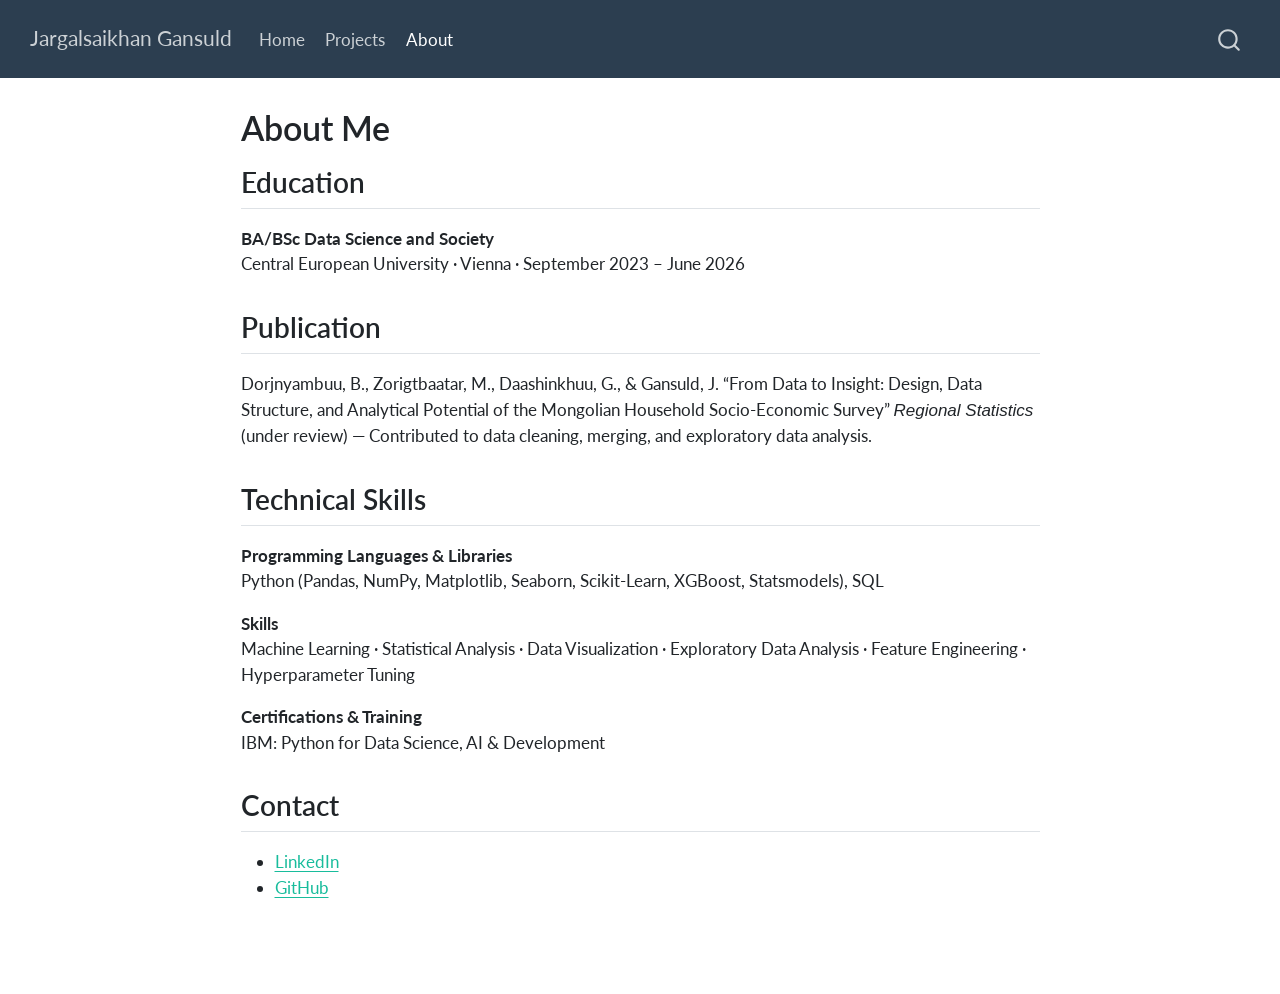
==== commit 2517385e: "update intro text and clean about page" ====
--- a/docs/about.html
+++ b/docs/about.html
@@ -138,11 +138,6 @@
 </header>
 
 
-<section id="background" class="level2">
-<h2 class="anchored" data-anchor-id="background">Background</h2>
-<p>I’m a Data Science and Economics student at Central European University (CEU) in Vienna, where I blend rigorous quantitative methods with economic theory to explore real-world problems.</p>
-<p>My passion lies at the intersection of data science, economics, and finance — using tools like machine learning, data analysis, sentiment analysis, correlation studies, and exploratory data analysis (EDA) to uncover patterns in markets, consumer behavior, and economic trends. With hands-on experience from coursework and projects, I’ve built models to predict financial indicators, analyzed sentiment in economic news for investment insights, and conducted EDA on large datasets to reveal correlations between macroeconomic variables and asset prices.</p>
-</section>
 <section id="education" class="level2">
 <h2 class="anchored" data-anchor-id="education">Education</h2>
 <p><strong>BA/BSc Data Science and Society</strong><br>
